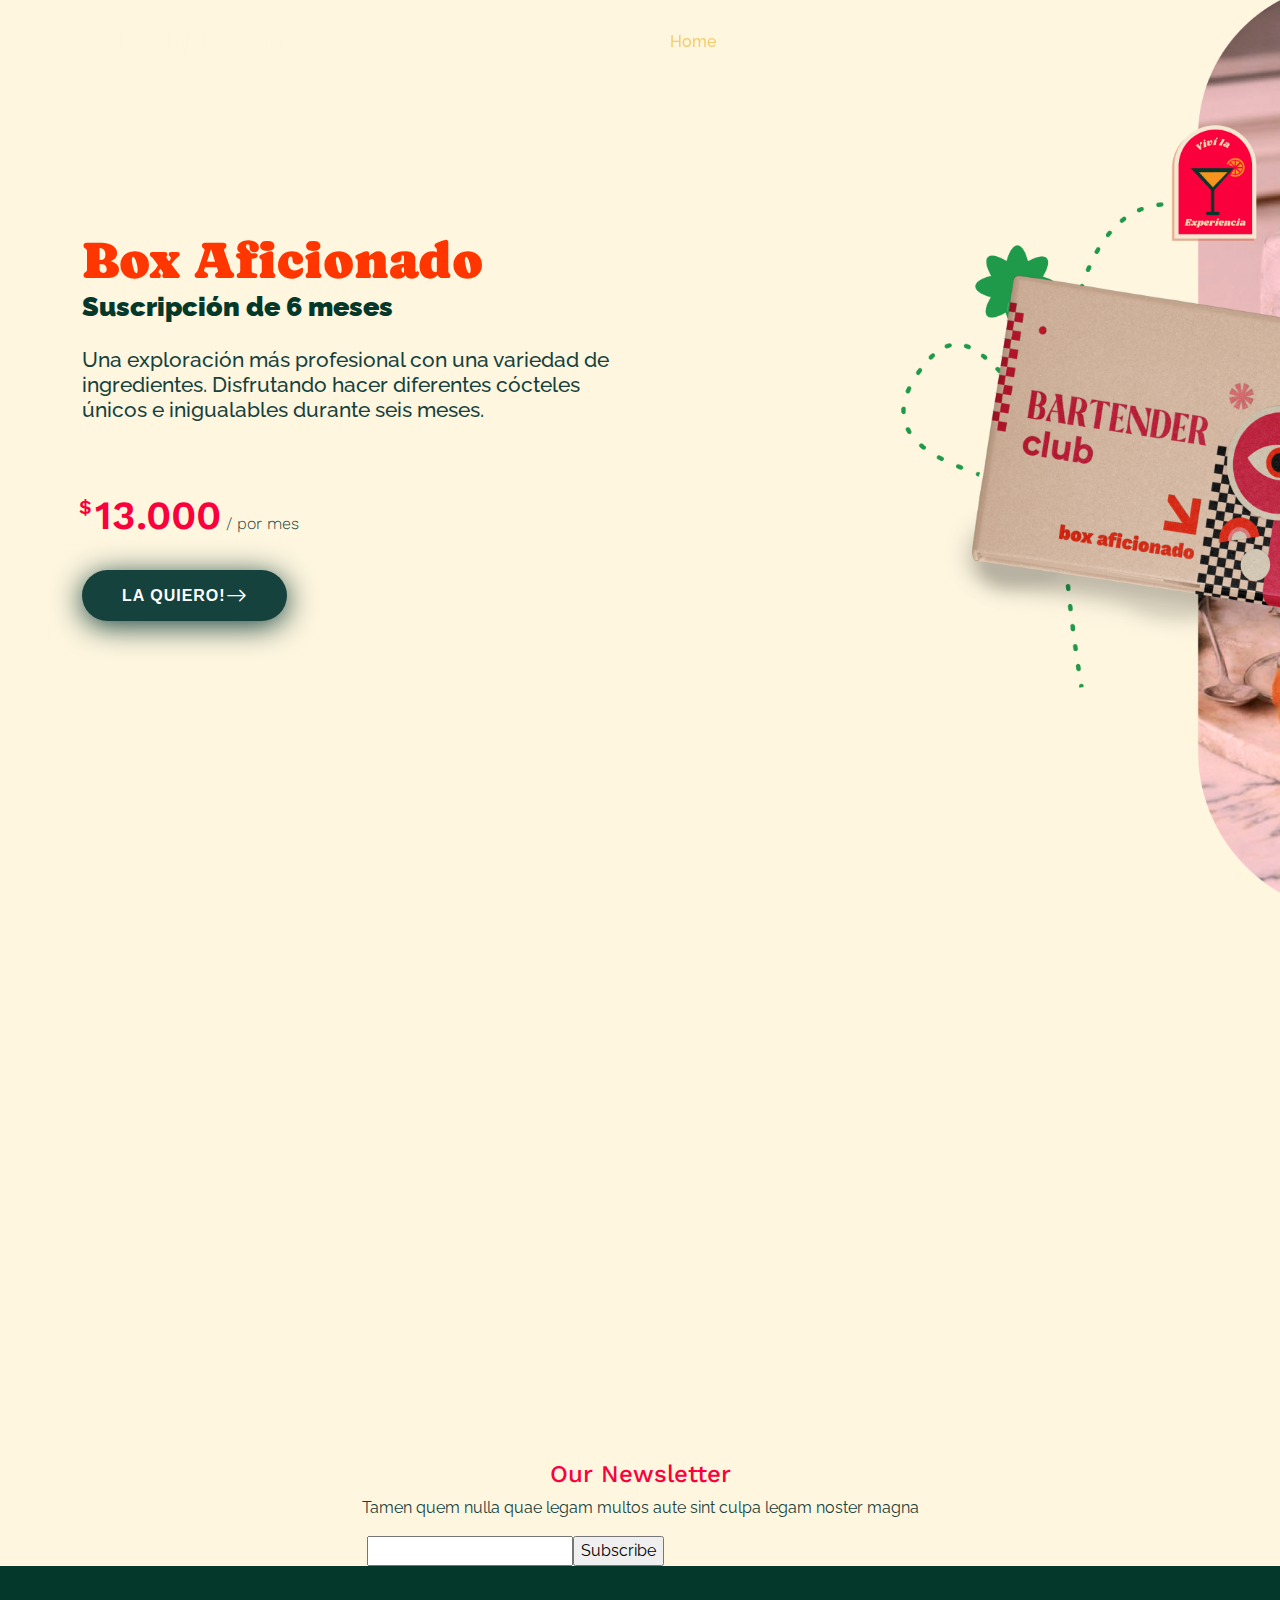
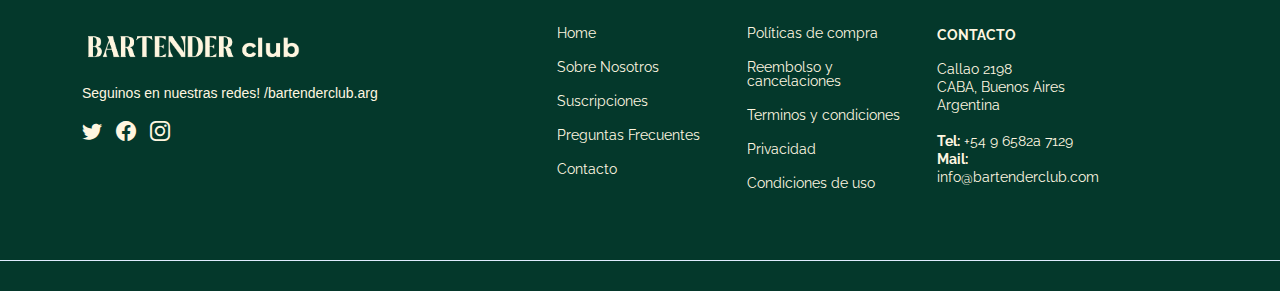
==== detalle.html @ 4d7e8983 "NUEVA DETALLE" ====
<!DOCTYPE html>
<html lang="en">

<head>
  <meta charset="utf-8">
  <meta content="width=device-width, initial-scale=1.0" name="viewport">

  <title>Bartender Club</title>
  <meta content="" name="description">
  <meta content="" name="keywords">

  <!-- Favicons -->
  <link href="assets/img/favicon.png" rel="icon">
  <link href="assets/img/apple-touch-icon.png" rel="apple-touch-icon">

  <!-- Google Fonts --> <link href="https://fonts.googleapis.com/css2?family=Caprasimo&family=Raleway:wght@500&family=Work+Sans:wght@700&display=swap" rel="stylesheet">

  <!-- Vendor CSS Files -->
  <link href="assets/vendor/aos/aos.css" rel="stylesheet">
  <link href="assets/vendor/bootstrap/css/bootstrap.min.css" rel="stylesheet">
  <link href="assets/vendor/bootstrap-icons/bootstrap-icons.css" rel="stylesheet">
  <link href="assets/vendor/glightbox/css/glightbox.min.css" rel="stylesheet">
  <link href="assets/vendor/remixicon/remixicon.css" rel="stylesheet">
  <link href="assets/vendor/swiper/swiper-bundle.min.css" rel="stylesheet">

  <!-- Template Main CSS File -->
  <link href="assets/css/style.css" rel="stylesheet">

  <!-- =======================================================
  * Template Name: FlexStart
  * Updated: Jul 27 2023 with Bootstrap v5.3.1
  * Template URL: https://bootstrapmade.com/flexstart-bootstrap-startup-template/
  * Author: BootstrapMade.com
  * License: https://bootstrapmade.com/license/
  ======================================================== -->
</head>

<body>

  <!-- ======= Header =======           <li><a class="nav-link scrollto" href="#services">Services</a></li>-->
  <header id="header" class="header fixed-top">
    <div class="container-fluid container-xl d-flex align-items-center justify-content-between">

      <a href="index.html" class="logo d-flex align-items-center">
        <img src="assets/img/logo.png" alt="">
      </a>

      <nav id="navbar" class="navbar">
        <ul>
          <li><a class="nav-link scrollto active" href="#hero">Home</a></li>
          <li><a class="nav-link scrollto" href="#about">Sobre nosotros</a></li>

          <li><a class="nav-link scrollto" href="#Portfolio">Galeria</a></li>
          <li class="dropdown"><a href="#"><span>Suscripciones</span> <i class="bi bi-chevron-down"></i></a>
            <ul>
              <li><a href="#"><span style="color: #04382b;">Box Amateur</span></a></li>
              </li>
              <li><a href="#"><span style="color: #04382b;">Box Aficionado</span></a></li>
              <li><a href="#"><span style="color: #04382b;">Box Maestro</span> </a></li>
            </ul>
          </li>

          <li><a class="nav-link scrollto" href="#contact">Contacto</a></li>
        </ul>
        <i class="bi bi-list mobile-nav-toggle"></i>
      </nav><!-- .navbar -->

    </div>
  </header><!-- End Header -->


  <!-- ======= Hero Section ======= -->
  <section id="herodetalle" class="herodetalle d-flex align-items-center">

    <div class="container">
      <div class="row">
        <div class="col-lg-6 d-flex flex-column justify-content-center">
          <h1 ><span style="color: #FF3600;"> Box Aficionado</span> </h1>
          <h6 data-aos="fade-up">Suscripción de 6 meses</h6>
          <h2 data-aos="fade-up" data-aos-delay="400">Una exploración más profesional con una  variedad de ingredientes. Disfrutando hacer diferentes cócteles <br> únicos e inigualables durante seis meses. </p>
            <div class="price"><sup>$</sup>13.000<span> / por mes</span></div>
          <div data-aos="fade-up" data-aos-delay="600">
            <div class="text-center text-lg-start">
              <a href="#about" class="btn-get-started scrollto d-inline-flex align-items-center justify-content-center align-self-center">
                <span>LA QUIERO!</span>
                <i class="bi bi-arrow-right"></i>
              </a>
            </div>
          </div>
        </div> 
         
        

          
        </div>
      </div>
    </div>

  </section><!-- End Hero -->

<!-- ======= Values Section ======= -->
<section id="values" class="values">

    <div class="container" data-aos="fade-up">

      <header class="section-header">

        <h1>¿Que incluye mi box?</h1>
      </header>

      <div class="row">

        <div class="col-lg-4" data-aos="fade-up" data-aos-delay="200">
          <div class="box">
            <img src="assets/img/ingredient-01.png" class="img-fluid" alt="">
            <h3>INGREDIENTES</h3>
            <h5>Variedades de ingredientes premium <br> para preparar 2 cocktails</h5>
          </div>
        </div>

        <div class="col-lg-4 mt-4 mt-lg-0" data-aos="fade-up" data-aos-delay="400">
          <div class="box">
            <img src="assets/img/tarjeton-01.png" class="img-fluid" alt="">
            <h3>RECETAS EXCLUSIVAS</h3>
            <h5>Tarjetas con información y recetas exclusivas sobre el coctel a preparar</h5>
          </div>
        </div>

        <div class="col-lg-4 mt-4 mt-lg-0" data-aos="fade-up" data-aos-delay="600">
          <div class="box">
            <img src="assets/img/sorpresa-01.png" class="img-fluid" alt="">
            <h3>REGALO SORPRESA</h3>
            <h5>Instrumento o accesorio sorpresa <br> para realizar tus cocteles</h5>
          </div>
        </div>

      </div>

    </div>

  </section><!-- End Values Section -->



</main><!-- End #main -->

<!-- ======= Footer ======= -->
   
<div class="footer-newsletter">
    <div class="container">
      <div class="row justify-content-center">
        <div class="col-lg-12 text-center">
          <h4>Our Newsletter</h4>
          <p>Tamen quem nulla quae legam multos aute sint culpa legam noster magna</p>
        </div>
        <div class="col-lg-6">
          <form action="" method="post">
            <input type="email" name="email"><input type="submit" value="Subscribe">
          </form>
        </div>
      </div>
    </div>
  </div>
<footer id="footer" class="footer">

  

  <div class="footer-top">
    <div class="container">
      <div class="row gy-4">
        <div class="col-lg-5 col-md-12 footer-info">
          <a href="index.html" class="logo d-flex align-items-center">
            <img src="assets/img/logo.png" alt="">
            
          </a>
          <p style="color: #fff6e0;">Seguinos en nuestras redes! /bartenderclub.arg </p>
          <div class="social-links mt-3">
            <a href="#" class="twitter"><i class="bi bi-twitter"></i></a>
            <a href="#" class="facebook"><i class="bi bi-facebook"></i></a>
            <a href="#" class="instagram"><i class="bi bi-instagram"></i></a>
          </div>
        </div>

        <div class="col-lg-2 col-6 footer-links">
          <ul>
            <li></i> <a href="#">Home</a></li>
            <li></i> <a href="#">Sobre Nosotros</a></li>
            <li></i> <a href="#">Suscripciones</a></li>
            <li></i> <a href="#">Preguntas Frecuentes</a></li>
            <li></i> <a href="#">Contacto</a></li>
          </ul>
        </div>

        <div class="col-lg-2 col-6 footer-links">

          <ul>
            <li></i> <a href="#">Políticas de compra</a></li>
            <li></i> <a href="#">Reembolso y cancelaciones</a></li>
            <li></i> <a href="#">Terminos y condiciones</a></li>
            <li></i> <a href="#">Privacidad</a></li>
            <li></i> <a href="#">Condiciones de uso</a></li>
          </ul>
        </div>

        <div class="col-lg-2 col-6 footer-contact text-center text-md-start">
          <p> <span style="font-weight: bolder;">CONTACTO</span></p>
          <p>
            Callao 2198 <br>
            CABA, Buenos Aires<br>
            Argentina<br><br>
            <strong>Tel:</strong> +54 9 6582a 7129<br>
            <strong>Mail:</strong> info@bartenderclub.com<br>
          </p>

        </div>

      </div>
    </div>
  </div>
</footer><!-- End Footer -->
      <!-- All the links in the footer should remain intact. -->
      <!-- You can delete the links only if you purchased the pro version. -->
      <!-- Licensing information: https://bootstrapmade.com/license/ -->
      <!-- Purchase the pro version with working PHP/AJAX contact form: https://bootstrapmade.com/flexstart-bootstrap-startup-template/ -->
   


<a href="#" class="back-to-top d-flex align-items-center justify-content-center"><i class="bi bi-arrow-up-short"></i></a>

<!-- Vendor JS Files -->
<script src="assets/vendor/purecounter/purecounter_vanilla.js"></script>
<script src="assets/vendor/aos/aos.js"></script>
<script src="assets/vendor/bootstrap/js/bootstrap.bundle.min.js"></script>
<script src="assets/vendor/glightbox/js/glightbox.min.js"></script>
<script src="assets/vendor/isotope-layout/isotope.pkgd.min.js"></script>
<script src="assets/vendor/swiper/swiper-bundle.min.js"></script>
<script src="assets/vendor/php-email-form/validate.js"></script>

<!-- Template Main JS File -->
<script src="assets/js/main.js"></script>

</body>

</html>
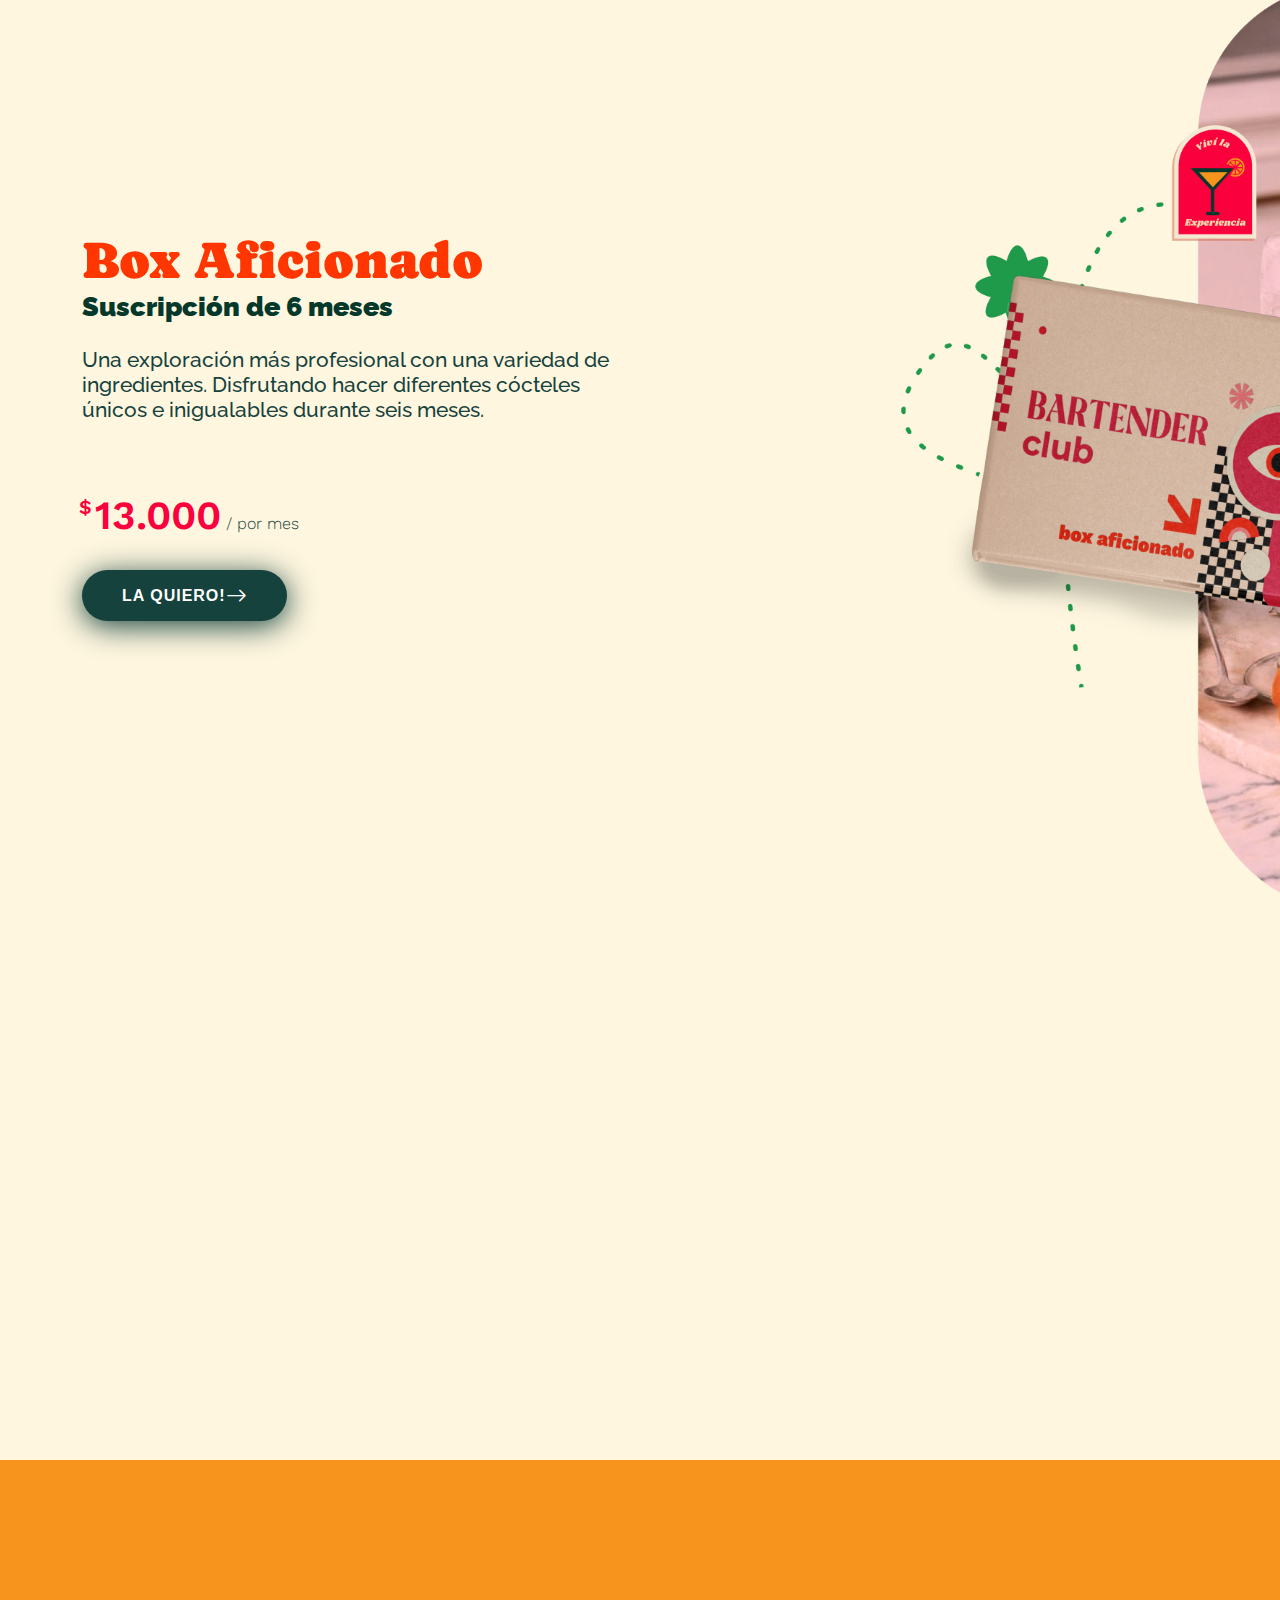
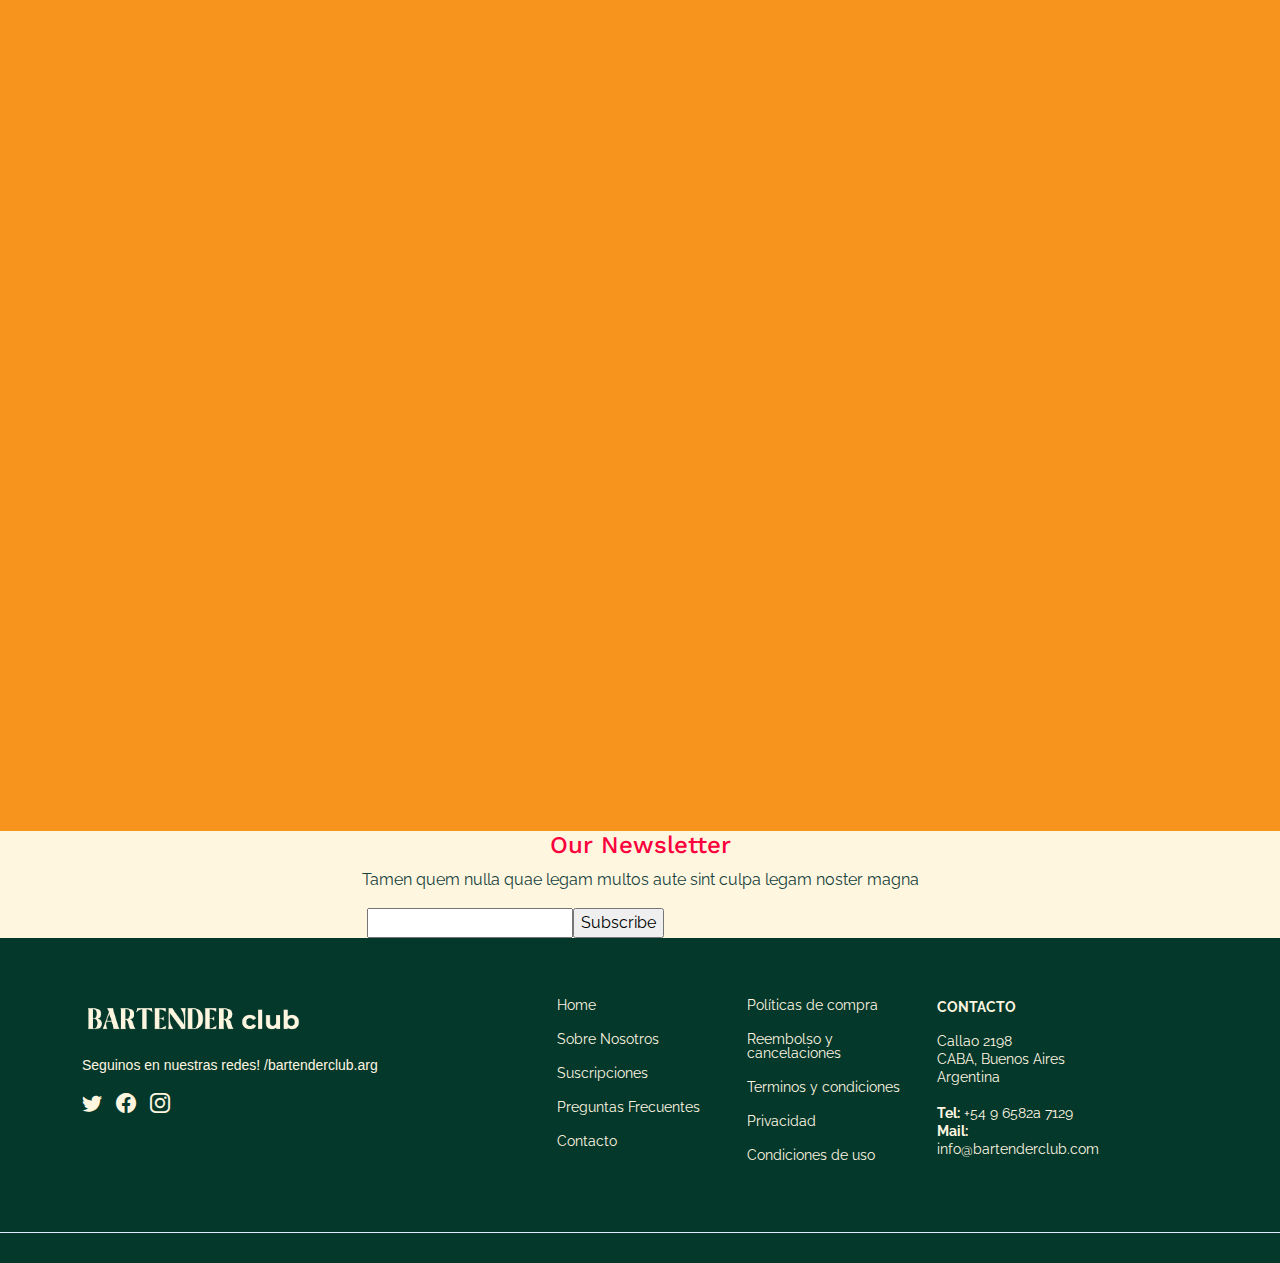
==== commit 3201fe5c: "mas cambios" ====
--- a/detalle.html
+++ b/detalle.html
@@ -47,16 +47,16 @@
 
       <nav id="navbar" class="navbar">
         <ul>
-          <li><a class="nav-link scrollto active" href="#hero">Home</a></li>
+          <li><a class="nav-link scrollto" href="index.html">Home</a></li>
           <li><a class="nav-link scrollto" href="#about">Sobre nosotros</a></li>
 
           <li><a class="nav-link scrollto" href="#Portfolio">Galeria</a></li>
           <li class="dropdown"><a href="#"><span>Suscripciones</span> <i class="bi bi-chevron-down"></i></a>
             <ul>
-              <li><a href="#"><span style="color: #04382b;">Box Amateur</span></a></li>
+              <li><a href="#"><span style="color: #04382b;">Box único</span></a></li>
               </li>
-              <li><a href="#"><span style="color: #04382b;">Box Aficionado</span></a></li>
-              <li><a href="#"><span style="color: #04382b;">Box Maestro</span> </a></li>
+              <li><a href="detalle.html"><span style="color: #04382b;">Box por 6 meses</span></a></li>
+              <li><a href="#"><span style="color: #04382b;">Box anual</span> </a></li>
             </ul>
           </li>
 
@@ -140,7 +140,74 @@
 
   </section><!-- End Values Section -->
 
-
+<!-- ======= Pricing Section ======= -->
+<section id="pricing" class="pricing">
+
+    <div class="container" data-aos="fade-up">
+  
+      <header class="section-header">
+        <h1 style="color: #FFF6E0;">Otras opciones para disfrutar</h1> 
+      </header>
+  
+      <div class="row gy-4" data-aos="fade-left">
+    
+        <div class="col-lg-2 col-md-6 aos-init aos-animate" data-aos="zoom-in" data-aos-delay="300">
+        </div>
+  
+        <div class="col-lg-4 col-md-6" data-aos="zoom-in" data-aos-delay="200">
+          <div class="box">
+            <img src="assets/img/Paper Box Mockups1.png" class="img-fluid" alt="">
+            <h3 style="color: #FA003C; font-size: 30px;">BOX AMATEUR</h3>  
+            <h5> Suscripción por un mes</h5>  
+         
+          
+            
+            <ul>
+              <li style="font-weight:bolder;"> Incluye</li>
+              <li>✓ Materias primas para el armado<br> del trago del mes</li>
+              <li >✓ Recetas exclusivas<span></li>
+            </ul>
+            <ul>
+              <li><span style="color: #ffffff; font-weight: bolder;">Regalo sorpresa mensual<span></li>
+              <li > <span style="color: #ffffff; font-weight: bolder;">Contenidos de Youtube exclusivos<span></li>
+              <li><span style="color: #ffffff; font-weight: bolder;">Diferentes copas de regalo<span></li>
+            </ul>
+            <div class="price"><sup>$</sup>10.000</div>
+            <a href="detalle.html" class="btn-buy">SUSCRIBIRSE</a>
+          </div>
+        </div>
+  
+  
+        <div class="col-lg-4 col-md-6" data-aos="zoom-in" data-aos-delay="400">
+          <div class="box">
+            <img src="assets/img/Paper Box Mockups2.png" class="img-fluid" alt="">
+            <h3 style="color: #FA003C; font-size: 30px">BOX MAESTRO</h3>
+            <h5> Suscripción anual</h5>
+            
+          
+            <ul>
+              <li style="font-weight:bolder;"> Incluye</li>
+              <li>✓ Materias primas para el armado<br> de dos tragos del mes</li>
+              <li >✓ Recetas exclusivas<span></li>
+            </ul>
+            <ul>
+              <li><span style="color: #FA003C; font-weight: bolder;">Regalo sorpresa mensual<span></li>
+              <li > <span style="color: #FA003C; font-weight: bolder;">Contenidos de Youtube exclusivos<span></li>
+              <li><span style="color: #FA003C; font-weight: bolder;">Diferentes copas de regalo<span></li>
+            </ul>
+            <div class="price"><sup>$</sup>14.000<span> / por mes</span></div>
+            <a href="detalle.html" class="btn-buy">SUSCRIBIRSE</a>
+          </div>
+        </div>
+      
+        <div class="col-lg-2 col-md-6 aos-init aos-animate" data-aos="zoom-in" data-aos-delay="300">
+        </div>
+  
+      </div>
+  
+    </div>
+  
+  </section><!-- End Pricing Section -->
 
 </main><!-- End #main -->
 
--- a/assets/css/style.css
+++ b/assets/css/style.css
@@ -746,10 +746,11 @@
 .about .btn-read-more {
   line-height: 0;
   padding: 15px 40px;
+  margin-top: 20px;
   border-radius: 28px;
   transition: 0.5s;
   color: #fff;
-  background: #04382b;
+  background: #F7941D;
 }
 
 .about .btn-read-more span {
@@ -994,6 +995,10 @@
   padding-top: 0px;
 }
 
+.creador h1{
+  color: #FEF6DF;
+}
+
 .creador .feature-box {
 box-shadow: 0px 0 30px rgba(1, 41, 112, 0.08);
 transition: 0.3s;
@@ -1027,7 +1032,7 @@
 }
 
 .creador .feture-tabs h3 {
-color: #04382B;
+color: #ecf3ff;
 font-weight: 700;
 font-size: 32px;
 margin-bottom: 10px;
@@ -1070,6 +1075,7 @@
 .tab-content .btn-read-more {
 line-height: 0;
 padding: 10px 30px;
+margin-top: 40px;
 border-radius: 28px;
 transition: 0.5s;
 color: #fff;
@@ -1140,7 +1146,8 @@
 }
 
 .creador .feature-icons .content .icon-box p {
-font-size: 15px;
+font-size: 18px;
+margin-top: 20px;
 color: #F1DAAE;
 }
 
@@ -1392,7 +1399,7 @@
 }
 
 .pricing img {
-  padding: 30px 40px;
+  padding: 20px 40px;
 }
 
 .pricing ul {
@@ -1402,7 +1409,7 @@
   text-align: center;
   line-height: 18px;
   font-size: 16px;
-  margin-bottom: 25px;
+  margin-bottom: 10px;
 }
 
 .pricing ul li {
@@ -1824,7 +1831,7 @@
 
 }
 .team h1 {
-color: #FF3600;
+color: #04382B;
 }
 
 .team .member {
@@ -1899,7 +1906,7 @@
 }
 
 .team .member .member-info p {
-  font-size: 14px;
+  font-size: 18px;
   padding-top: 15px;
   line-height: 26px;
   color: #16423D;
@@ -2110,7 +2117,7 @@
 }
 
 .contact .php-email-form button[type=submit] {
-  background: #04382B;
+  background: #F7941D;
   border: 0;
   padding: 10px 30px;
   color: #fff;
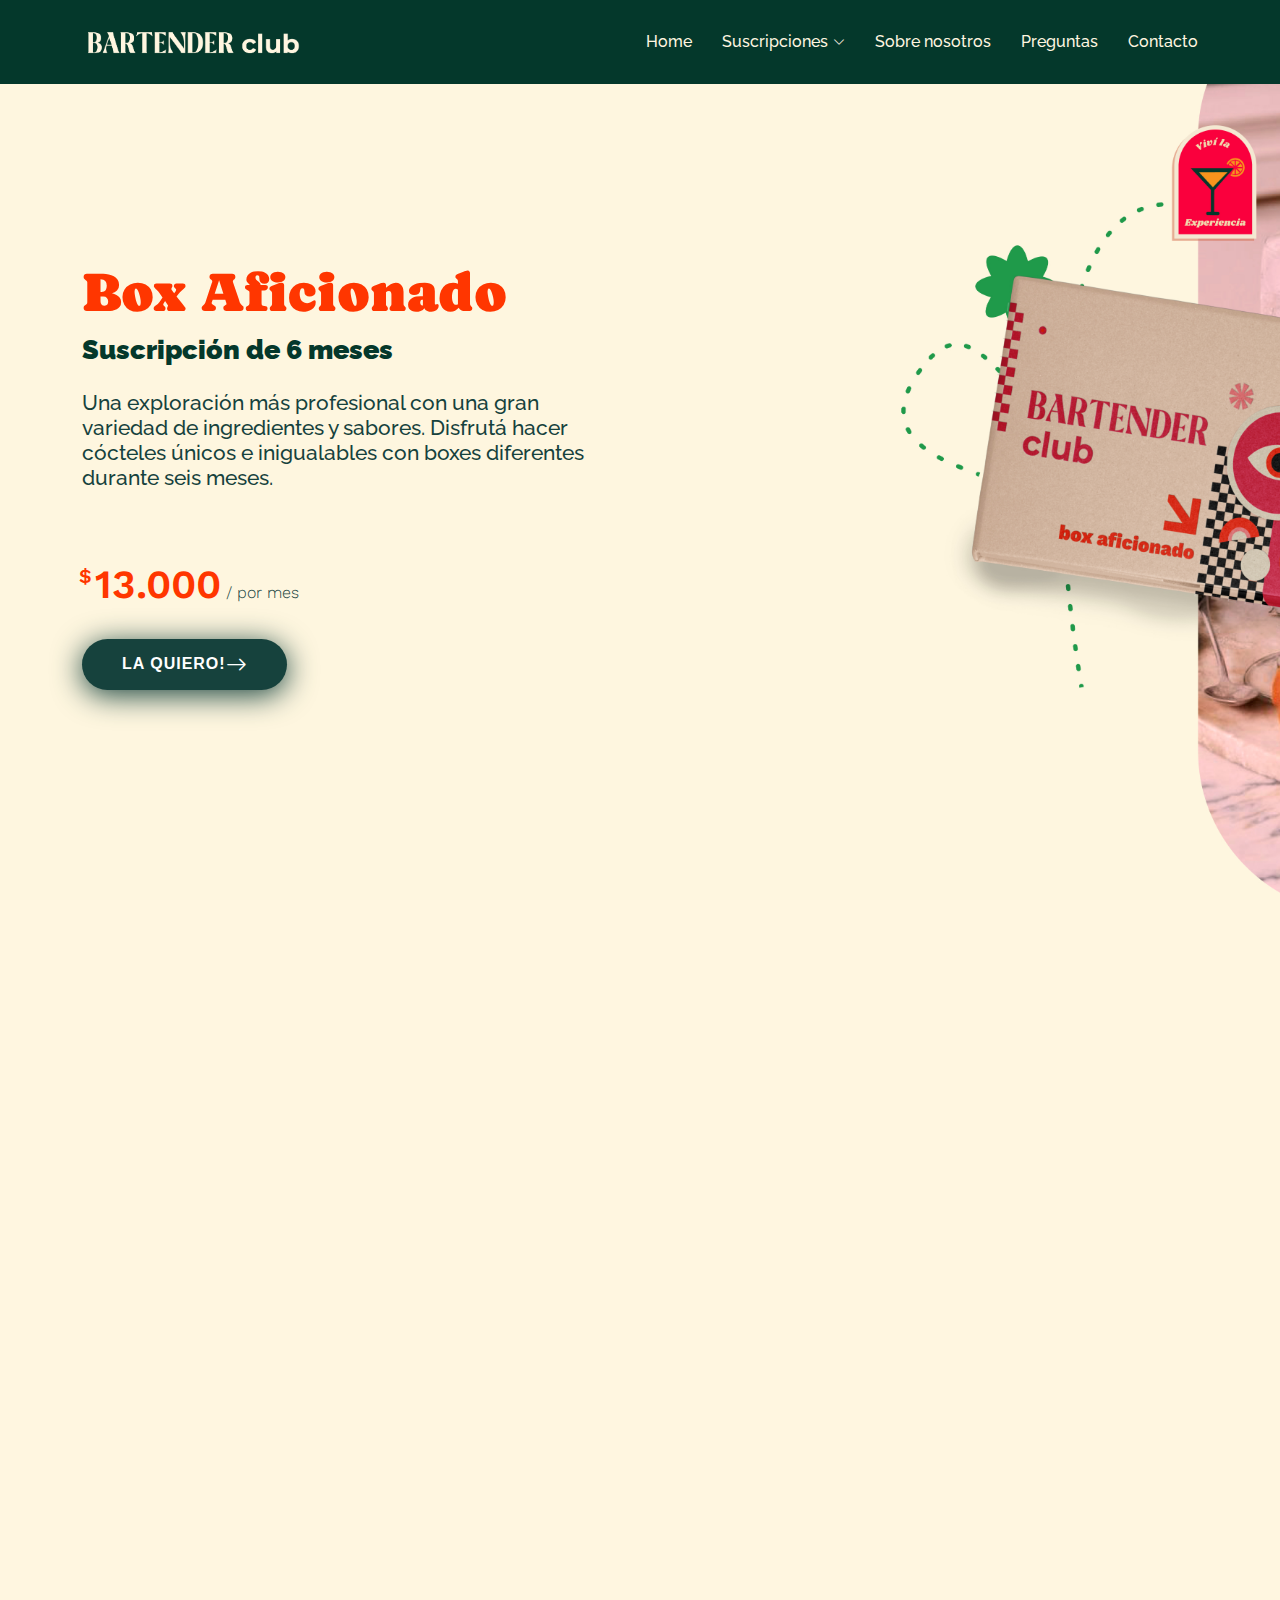
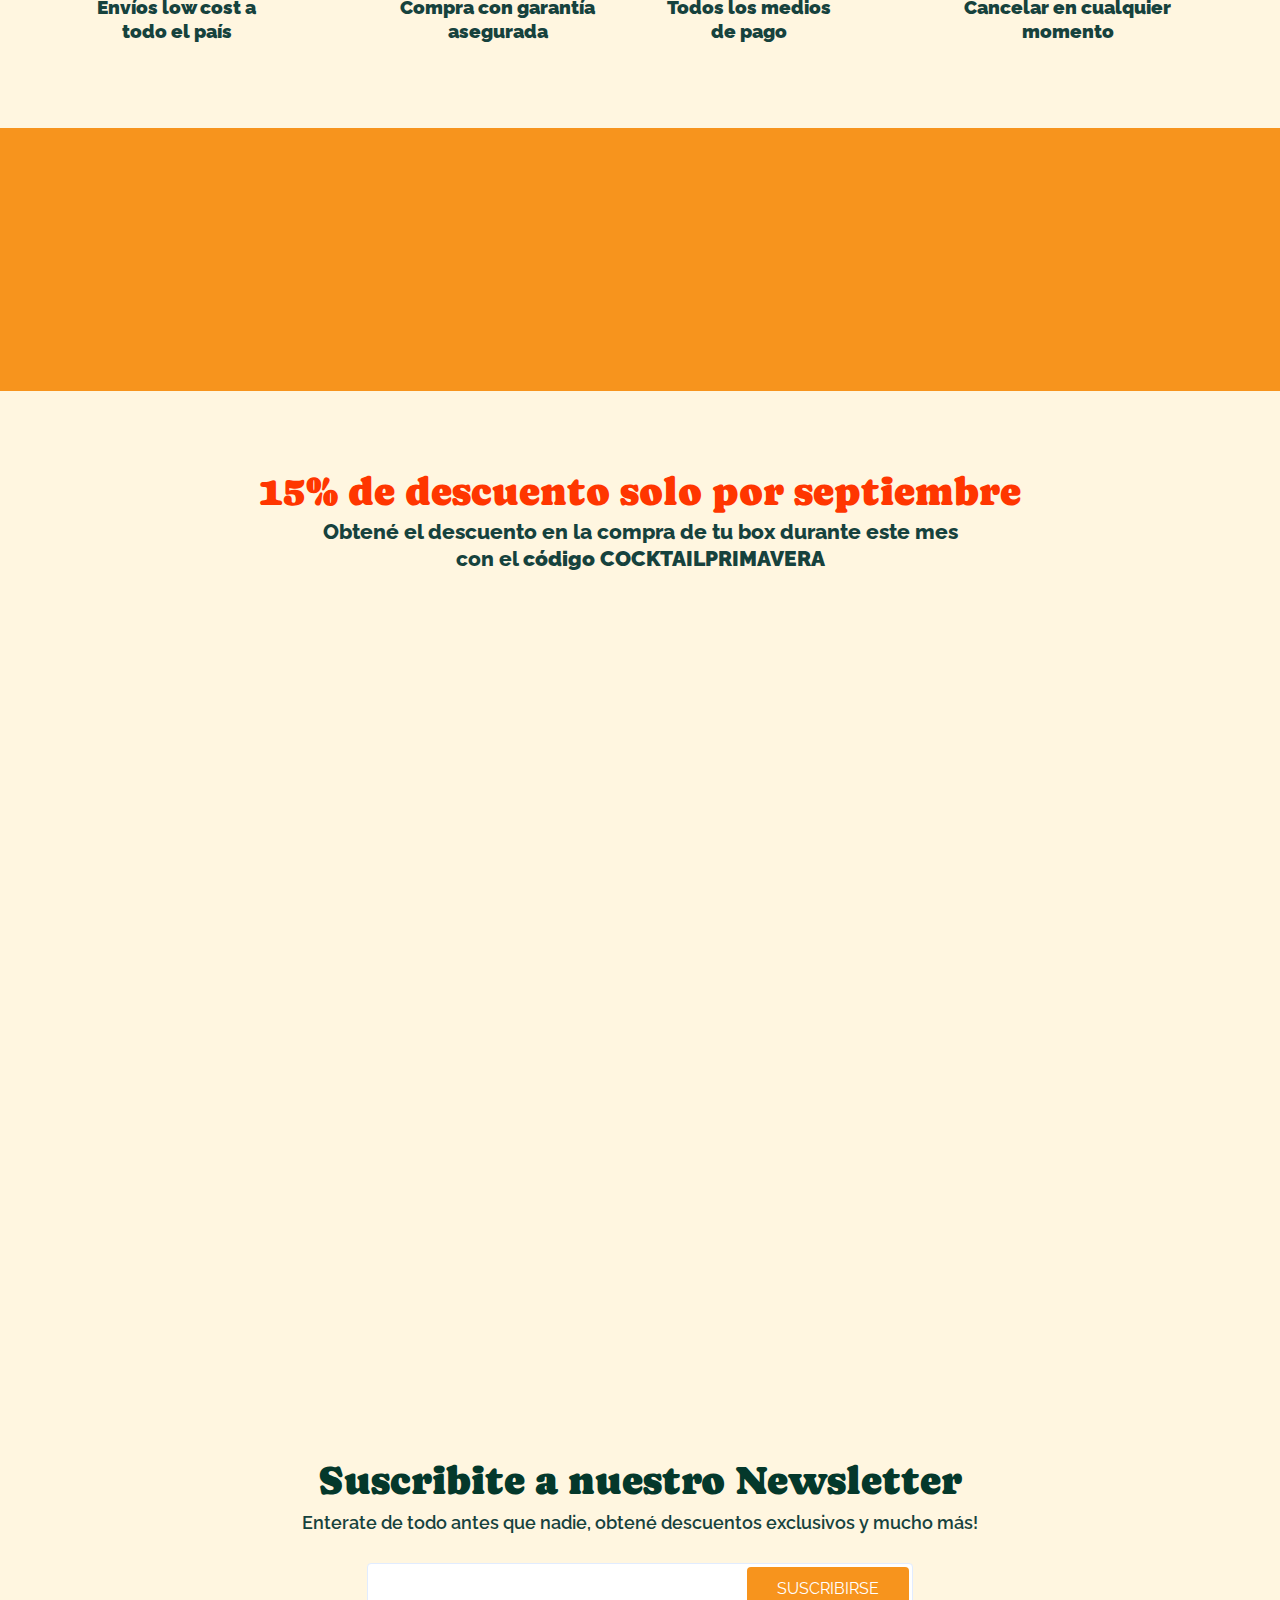
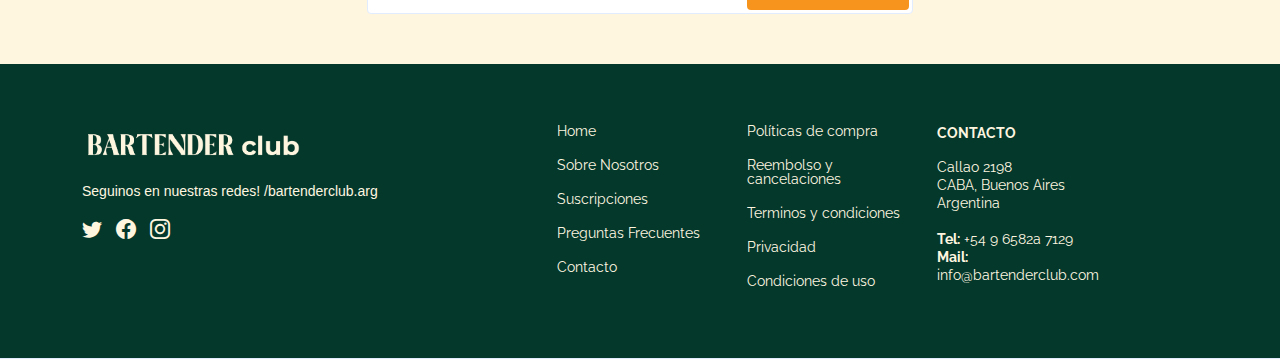
==== commit bbd7bda3: "cfzsczxsc" ====
--- a/detalle.html
+++ b/detalle.html
@@ -47,18 +47,19 @@
 
       <nav id="navbar" class="navbar">
         <ul>
-          <li><a class="nav-link scrollto" href="index.html">Home</a></li>
-          <li><a class="nav-link scrollto" href="#about">Sobre nosotros</a></li>
-
-          <li><a class="nav-link scrollto" href="#Portfolio">Galeria</a></li>
-          <li class="dropdown"><a href="#"><span>Suscripciones</span> <i class="bi bi-chevron-down"></i></a>
+          <li><a class="nav-link scrollto" href="index.html">Home</a></li>  
+          <li class="dropdown"><a href="#pricing"><span>Suscripciones</span> <i class="bi bi-chevron-down"></i></a>
             <ul>
-              <li><a href="#"><span style="color: #04382b;">Box único</span></a></li>
+              <li><a href="#"><span style="color: #04382b;">Box única</span></a></li>
               </li>
               <li><a href="detalle.html"><span style="color: #04382b;">Box por 6 meses</span></a></li>
               <li><a href="#"><span style="color: #04382b;">Box anual</span> </a></li>
             </ul>
           </li>
+          <li><a class="nav-link scrollto" href="#creador">Sobre nosotros</a></li>
+
+          <li><a class="nav-link scrollto" href="#faq">Preguntas</a></li>
+        
 
           <li><a class="nav-link scrollto" href="#contact">Contacto</a></li>
         </ul>
@@ -77,7 +78,7 @@
         <div class="col-lg-6 d-flex flex-column justify-content-center">
           <h1 ><span style="color: #FF3600;"> Box Aficionado</span> </h1>
           <h6 data-aos="fade-up">Suscripción de 6 meses</h6>
-          <h2 data-aos="fade-up" data-aos-delay="400">Una exploración más profesional con una  variedad de ingredientes. Disfrutando hacer diferentes cócteles <br> únicos e inigualables durante seis meses. </p>
+          <h2 data-aos="fade-up" data-aos-delay="400">Una exploración más profesional con una gran variedad de ingredientes y sabores. Disfrutá hacer cócteles  únicos e inigualables con boxes diferentes durante seis meses. </p>
             <div class="price"><sup>$</sup>13.000<span> / por mes</span></div>
           <div data-aos="fade-up" data-aos-delay="600">
             <div class="text-center text-lg-start">
@@ -140,13 +141,125 @@
 
   </section><!-- End Values Section -->
 
+
+<!-- ======= Features Section ======= -->
+  <section id="detalles" class="detalles">
+
+    <div class="container aos-init aos-animate" data-aos="fade-up">
+
+      <header class="section-header">
+      </header>
+
+      <div class="row gy-4">
+
+        <div class="col-lg-3 col-md-6 d-flex align-items-stretch aos-init aos-animate" data-aos="fade-up" data-aos-delay="100">
+          <div class="member">
+            <div class="member-img">
+              <img src="assets/img/pagina detalle/stickerrrrssssss-04.png" class="img-fluid" alt="">
+            </div>
+            <div class="member-info">
+              <h5>Envíos low cost a <br> todo el país</h5>
+            </div>
+          </div>
+        </div>
+
+        <div class="col-lg-3 col-md-6 d-flex align-items-stretch aos-init aos-animate" data-aos="fade-up" data-aos-delay="200">
+          <div class="member">
+            <div class="member-img">
+              <img src="assets/img/pagina detalle/stickerrrrssssss-05.png" class="img-fluid" alt="">
+            </div>
+            <div class="member-info">
+              <h5>Compra con garantía asegurada</h5>
+            </div>
+          </div>
+        </div>
+
+        <div class="col-lg-3 col-md-6 d-flex align-items-stretch aos-init aos-animate" data-aos="fade-up" data-aos-delay="300">
+          <div class="member">
+            <div class="member-img">
+              <img src="assets/img/pagina detalle/stickerrrrssssss-06.png" class="img-fluid" alt="">
+            </div>
+            <div class="member-info">
+              <h5>Todos los medios <br> de pago</h5>
+              
+            </div>
+          </div>
+        </div>
+
+        <div class="col-lg-3 col-md-6 d-flex align-items-stretch aos-init aos-animate" data-aos="fade-up" data-aos-delay="400">
+          <div class="member">
+            <div class="member-img">
+              <img src="assets/img/pagina detalle/stickerrrrssssss-07.png" class="img-fluid" alt="">
+
+            </div>
+            <div class="member-info">
+              <h5>Cancelar en cualquier momento</h5>
+            </div>
+          </div>
+        </div>
+
+      </div>
+
+    </div>
+
+  </section>
+
+  <!-- End Features Section -->
+
+   <!-- ======= Trago del mes ======= -->
+   <section id="tragom" class="tragom">
+
+    <div class="container" data-aos="fade-up">
+      <div class="row gx-0">
+
+        <div class="col-lg-6 d-flex flex-column justify-content-center" data-aos="fade-up" data-aos-delay="200">
+          <div class="content">
+            <h1>El trago del mes</h1>
+        
+            <p> <span style="font-weight: 900;">ENCANTO BORÁCAY </span><br> Este cóctel es como un paseo bajo el sol primaveral: refrescante y lleno de vitalidad. El vodka suave se combinado con el licor de melocotón y una mezcla de jugos de naranja, piña y cranberry, creando una base equilibrada y deliciosa. Muchos ingredientes, vos decidís el resultado y la combinación final. </p>
+            <div class="text-center text-lg-start">
+             
+            </div>
+          </div>
+        </div>
+
+        <div class="col-lg-6 d-flex align-items-center" data-aos="zoom-out" data-aos-delay="200">
+          <img src="assets/img/pagina detalle/trago del mes.png" class="img-fluid" alt="">
+        </div>
+
+      </div>
+    </div>
+
+  </section><!-- End Trago del mes Section -->
+
+  <!-- ======= Banner Section ======= -->
+ <section id="cta2" class="section" data-stellar-background-ratio="0.5">
+    <div class="container">
+      <div class="row">
+        <div class="col-lg-12 d-flex flex-column justify-content-center">            
+          <div class="cta2-text">
+              <h1>15% de descuento solo por septiembre</h1>
+              <h5> Obtené el descuento en la compra de tu box durante  este mes <br>con el <span style="font-weight: 900;"> código COCKTAILPRIMAVERA </span></h5>
+            </div>
+          </div>
+  
+          </div>
+        </div>
+        </div>
+      </div>
+    </div>
+  </section>
+  
+  
+   <!-- End Banner Section -->
+
 <!-- ======= Pricing Section ======= -->
-<section id="pricing" class="pricing">
+<section id="detalleprice" class="detalleprice">
 
     <div class="container" data-aos="fade-up">
   
       <header class="section-header">
-        <h1 style="color: #FFF6E0;">Otras opciones para disfrutar</h1> 
+        <h1>Otras opciones para disfrutar</h1> 
       </header>
   
       <div class="row gy-4" data-aos="fade-left">
@@ -162,16 +275,7 @@
          
           
             
-            <ul>
-              <li style="font-weight:bolder;"> Incluye</li>
-              <li>✓ Materias primas para el armado<br> del trago del mes</li>
-              <li >✓ Recetas exclusivas<span></li>
-            </ul>
-            <ul>
-              <li><span style="color: #ffffff; font-weight: bolder;">Regalo sorpresa mensual<span></li>
-              <li > <span style="color: #ffffff; font-weight: bolder;">Contenidos de Youtube exclusivos<span></li>
-              <li><span style="color: #ffffff; font-weight: bolder;">Diferentes copas de regalo<span></li>
-            </ul>
+    
             <div class="price"><sup>$</sup>10.000</div>
             <a href="detalle.html" class="btn-buy">SUSCRIBIRSE</a>
           </div>
@@ -185,16 +289,7 @@
             <h5> Suscripción anual</h5>
             
           
-            <ul>
-              <li style="font-weight:bolder;"> Incluye</li>
-              <li>✓ Materias primas para el armado<br> de dos tragos del mes</li>
-              <li >✓ Recetas exclusivas<span></li>
-            </ul>
-            <ul>
-              <li><span style="color: #FA003C; font-weight: bolder;">Regalo sorpresa mensual<span></li>
-              <li > <span style="color: #FA003C; font-weight: bolder;">Contenidos de Youtube exclusivos<span></li>
-              <li><span style="color: #FA003C; font-weight: bolder;">Diferentes copas de regalo<span></li>
-            </ul>
+        
             <div class="price"><sup>$</sup>14.000<span> / por mes</span></div>
             <a href="detalle.html" class="btn-buy">SUSCRIBIRSE</a>
           </div>
@@ -213,23 +308,23 @@
 
 <!-- ======= Footer ======= -->
    
+
+<footer id="footer" class="footer">
 <div class="footer-newsletter">
     <div class="container">
       <div class="row justify-content-center">
         <div class="col-lg-12 text-center">
-          <h4>Our Newsletter</h4>
-          <p>Tamen quem nulla quae legam multos aute sint culpa legam noster magna</p>
+          <h1>Suscribite a nuestro Newsletter</h1>
+          <h5>Enterate de todo antes que nadie, obtené descuentos exclusivos y mucho más!</h5>
         </div>
         <div class="col-lg-6">
           <form action="" method="post">
-            <input type="email" name="email"><input type="submit" value="Subscribe">
+            <input type="email" name="email"><input type="submit" value="SUSCRIBIRSE">
           </form>
         </div>
       </div>
     </div>
   </div>
-<footer id="footer" class="footer">
-
   
 
   <div class="footer-top">
--- a/assets/css/style.css
+++ b/assets/css/style.css
@@ -206,9 +206,11 @@
   transition: all 0.5s;
   z-index: 997;
   padding: 20px 0;
+  background-color: #04382B;
 }
 
 .header.header-scrolled {
+  background-color: #04382B;
   background: #04382B;
   padding: 15px 0;
   box-shadow: 0px 2px 20px rgba(1, 41, 112, 0.1);
@@ -231,6 +233,42 @@
   font-family: "Nunito", sans-serif;
   margin-top: 3px;
 }
+
+/*--------------------------------------------------------------
+# Header DEtails
+--------------------------------------------------------------*/
+.headerd {
+  transition: all 0.5s;
+  z-index: 997;
+  padding: 20px 0;
+}
+
+.headerd .headerd-scrolled {
+  background-color: #FFF6E0;
+  background: #FFF6E0;
+  padding: 15px 0;
+  box-shadow: 0px 2px 20px rgba(1, 41, 112, 0.1);
+}
+
+.headerd .logo {
+  line-height: 0;
+}
+
+.headerd .logo img {
+  max-height: 40px;
+  margin-right: 6px;
+}
+
+.headerd .logo span {
+  font-size: 30px;
+  font-weight: 700;
+  letter-spacing: 1px;
+  color: #012970;
+  font-family: "Nunito", sans-serif;
+  margin-top: 3px;
+}
+
+
 
 /*--------------------------------------------------------------
 # Navigation Menu
@@ -375,10 +413,149 @@
 }
 
 /**
+* Desktop detail 
+*/
+.navbar2 {
+  padding: 0;
+}
+
+.navbar2 ul {
+  margin: 0;
+  padding: 0;
+  display: flex;
+  list-style: none;
+  align-items: center;
+}
+
+.navbar2 li {
+  position: relative;
+}
+
+.navbar2 a,
+.navbar2 a:focus {
+  display: flex;
+  align-items: center;
+  justify-content: space-between;
+  padding: 10px 0 10px 30px;
+  font-family: "Raleway", sans-serif;
+  font-size: 16px;
+  font-weight: 500;
+  color:#04382b;
+  white-space: nowrap;
+  transition: 0.3s;
+}
+
+.navbar2 a i,
+.navbar2 a:focus i {
+  font-size: 12px;
+  line-height: 0;
+  margin-left: 5px;
+}
+
+.navbar2 a:hover,
+.navbar2 .active,
+.navbar2 .active:focus,
+.navbar2 li:hover>a {
+  color: #f5cc6d;
+}
+
+.navbar2 .dropdown ul {
+  display: block;
+  position: absolute;
+  left: 14px;
+  top: calc(100% + 30px);
+  margin: 0;
+  padding: 10px 0;
+  z-index: 99;
+  opacity: 0;
+  visibility: hidden;
+  background: #fff;
+  box-shadow: 0px 0px 30px rgba(127, 137, 161, 0.25);
+  transition: 0.3s;
+  border-radius: 4px;
+}
+
+.navbar2 .dropdown ul li {
+  min-width: 200px;
+}
+
+.navbar2 .dropdown ul a {
+  padding: 10px 20px;
+  font-size: 15px;
+  text-transform: none;
+  font-weight: 600;
+}
+
+.navbar2 .dropdown ul a i {
+  font-size: 12px;
+}
+
+.navbar2 .dropdown ul a:hover,
+.navbar2 .dropdown ul .active:hover,
+.navbar2 .dropdown ul li:hover>a {
+  color: #FFF6E0;
+}
+
+.navbar2 .dropdown:hover>ul {
+  opacity: 1;
+  top: 100%;
+  visibility: visible;
+}
+
+.navbar2 .megamenu {
+  position: static;
+}
+
+.navbar2 .megamenu ul {
+  margin-top: 5px;
+  right: 0;
+  padding: 10px;
+  display: flex;
+}
+
+.navbar2 .megamenu ul li {
+  flex: 1;
+}
+
+.navbar2 .megamenu ul li a,
+.navbar2 .megamenu ul li:hover>a {
+  color: #013289;
+}
+
+.navbar2 .megamenu ul li a:hover,
+.navbar2 .megamenu ul li .active,
+.navbar2 .megamenu ul li .active:hover {
+  color: #4154f1;
+}
+
+.navbar2 .dropdown .dropdown ul {
+  top: 0;
+  left: calc(100% - 30px);
+  visibility: hidden;
+}
+
+.navbar2 .dropdown .dropdown:hover>ul {
+  opacity: 1;
+  top: 0;
+  left: 100%;
+  visibility: visible;
+}
+
+@media (max-width: 1366px) {
+  .navbar2 .dropdown .dropdown ul {
+    left: -90%;
+  }
+
+  .navbar2 .dropdown .dropdown:hover>ul {
+    left: -100%;
+  }
+}
+
+/**
 * Mobile Navigation 
 */
 .mobile-nav-toggle {
-  color: #012970;
+  color: #FDECE9;
   font-size: 28px;
   cursor: pointer;
   display: none;
@@ -407,7 +584,7 @@
   right: 0;
   left: 0;
   bottom: 0;
-  background: rgba(1, 22, 61, 0.9);
+  background: #04382b;
   transition: 0.3s;
 }
 
@@ -441,7 +618,7 @@
 .navbar-mobile a:hover,
 .navbar-mobile .active,
 .navbar-mobile li:hover>a {
-  color: #4154f1;
+  color: #04382b;
 }
 
 .navbar-mobile .getstarted,
@@ -497,7 +674,7 @@
 
 .hero h1 {
   margin: 0;
-  font-size: 52px;
+  font-size: 55px;
   color: #F1DAAE;
 }
 
@@ -562,7 +739,7 @@
   }
 
   .hero .hero-img img {
-    width: 10%;
+    width: 20%;
     
   }
 }
@@ -598,8 +775,8 @@
 }
 
 .herodetalle h1 {
-  margin: 0;
-  font-size: 52px;
+margin-top: 100px;
+  font-size: 55px;
   color: #F1DAAE;
 }
 
@@ -612,7 +789,7 @@
 
 .herodetalle .price {
   font-size: 40px;
-  color: #FA003C;
+  color: #FF3600;
   font-weight: 600;
   font-family: "Work Sans", sans-serif;
   margin-top: 70px
@@ -770,6 +947,46 @@
   transform: translateX(5px);
 }
 
+
+/*--------------------------------------------------------------
+# Trago del mes
+--------------------------------------------------------------*/
+.tragom {
+  padding: 0px;
+  background-color: #F7941D;
+}
+
+.tragom h3 {
+  font-size: 14px;
+  font-weight: 700;
+  color: #4154f1;
+  text-transform: uppercase;
+}
+
+.tragom h2 {
+  font-size: 24px;
+  font-weight: 700;
+  color: #012970;
+}
+
+.tragom p {
+color: #16423D;
+margin-top: 30px;
+font-feature-settings: 'clig' off, 'liga' off;
+font-family: Raleway;
+font-size: 19px;
+font-style: normal;
+font-weight: 500;
+line-height: 127%; /* 26.67px */
+}
+
+.tragom span {
+  margin-top: 100px;
+
+}
+  
+
+
 /*--------------------------------------------------------------
 # Values
 --------------------------------------------------------------*/
@@ -778,7 +995,7 @@
 }
 
 .values .box img {
-  padding: 30px 50px;
+margin-bottom: 30px;
   transition: 0.5s;
   transform: scale(1.1);
 }
@@ -789,6 +1006,8 @@
   font-weight: 700;
   margin-bottom: 18px;
 }
+
+
 
 /*--------------------------------------------------------------
 # Counts
@@ -982,7 +1201,7 @@
 }
 
 .features .feature-icons .content .icon-box p {
-  font-size: 15px;
+  font-size: 16px;
   color: #04382B;
 }
 
@@ -1344,11 +1563,55 @@
   margin-bottom: 30px;
 }
 
+/*--------------------------------------------------------------
+#Banner DEtail
+--------------------------------------------------------------*/
+#cta2 {
+  background: url(../img/Drinks\ —\ Sidney\ Bensimon\ 1.png);
+  background-size: cover;
+  height: 250px;
+}
+
+#cta2 h1 {
+  color: #FF3600;
+  font-family: Caprasimo;
+  margin-top: 20px;
+  font-size: 40px;
+  font-weight: 500;
+  text-align: center;
+  line-height: 40px;
+}
+
+#cta2 h5 {
+  font-size: 21px;
+  font-weight: 800;
+  text-align: center;
+
+}
+
+#cta2 .btn {
+  margin: 30px 10px;
+}
+
+.call-action2 {
+  background: #f9f9f9;
+}
+
+.call-action2 .cta2-trial h3 {
+  font-size: 28px;
+  font-weight: 500;
+  margin-bottom: 28px;
+  letter-spacing: 1px;
+}
+
+.call-action2 .cta2-trial p {
+  margin-bottom: 30px;
+}
 
 /*--------------------------------------------------------------
 #suscripciones
 --------------------------------------------------------------*/
-.pricing{background-color: #F7941D;
+.pricing{background-color: #04382B;
   padding-bottom: 130px;
   padding-top: 80px;
  }
@@ -1405,7 +1668,7 @@
 .pricing ul {
   padding: 0;
   list-style: none;
-  color: #16423D;
+  color: #04382B;
   text-align: center;
   line-height: 18px;
   font-size: 16px;
@@ -1441,6 +1704,116 @@
 }
 
 .pricing .featured {
+  width: 200px;
+  position: absolute;
+  top: 18px;
+  right: -68px;
+  transform: rotate(45deg);
+  z-index: 1;
+  font-size: 14px;
+  padding: 1px 0 3px 0;
+  background: #FA003C;
+  color: #fff;
+}
+
+
+
+/*--------------------------------------------------------------
+#Pricing detalle
+--------------------------------------------------------------*/
+.detalleprice {
+  padding-bottom: 130px;
+  padding-top: 80px;
+ }
+.detalleprice .box {
+  padding: 30px 20px;
+  background: #FFF6E0;
+  text-align: center;
+  box-shadow: 0px 0 30px rgba(1, 41, 112, 0.08);
+  border-radius: 15px;
+  position: relative;
+  overflow: hidden;
+  transition: 0.3s;
+}
+
+.detalleprice .box:hover {
+  transform: scale(1.1);
+  box-shadow: 0px 0 30px rgba(1, 41, 112, 0.1);
+}
+
+.detalleprice h3 {
+  font-weight: 700;
+  font-size: 30x;
+  margin-bottom: 5px;
+}
+.detalleprice h5 {
+  font-weight: 700;
+  font-size: 30x;
+  margin-bottom: 25px;
+}
+.detalleprice .price {
+  font-size: 40px;
+  color: #FA003C;
+  font-weight: 600;
+  font-family: "Work Sans", sans-serif;
+  margin-bottom: 10px
+}
+
+.detalleprice .price sup {
+  font-size: 20px;
+  top: -15px;
+  left: -3px;
+}
+
+.detalleprice .price span {
+  color: #bababa;
+  font-size: 16px;
+  font-weight: 300;
+}
+
+.detalleprice img {
+  padding: 20px 40px;
+}
+
+.detalleprice ul {
+  padding: 0;
+  list-style: none;
+  color: #16423D;
+  text-align: center;
+  line-height: 18px;
+  font-size: 16px;
+  margin-bottom: 10px;
+}
+
+.detalleprice ul li {
+  padding-bottom: 10px;
+}
+
+.detalleprice ul .na {
+  color: #ccc;
+  text-decoration: line-through;
+}
+
+.detalleprice .btn-buy {
+  display: inline-block;
+  padding: 8px 40px 10px 40px;
+  border-radius: 50px;
+  color: #04382B ;
+  transition: none;
+  font-size: 16px;
+  font-weight: 400;
+  font-family: "Raleway", sans-serif;
+  font-weight: 600;
+  transition: 0.3s;
+  border: 1px solid #04382B;
+}
+
+.detalleprice .btn-buy:hover {
+  background: #04382B;
+  color: #fff;
+}
+
+.detalleprice .featured {
   width: 200px;
   position: absolute;
   top: 18px;
@@ -1923,6 +2296,75 @@
 }
 
 /*--------------------------------------------------------------
+# Features details
+--------------------------------------------------------------*/
+.detalles {
+  padding: 40px 0;
+
+}
+.detalles h1 {
+color: #04382B;
+}
+
+.detalles h5 {
+  font-weight: 900;
+  font-size: 19px;
+  margin-bottom: 25px;
+}
+
+.detalles .member {
+  overflow: hidden;
+  text-align: center;
+  border-radius: 5px;
+  transition: 0.3s;
+}
+
+.detalles .member .member-img {
+  position: relative;
+  overflow: hidden;
+}
+
+
+.detalles .member .social a:hover {
+  color: rgba(1, 41, 112, 0.8);
+}
+
+.detalles .member .social i {
+  font-size: 18px;
+}
+
+.detalles .member .member-info {
+  padding: 10px 15px 20px 15px;
+}
+
+.detalles .member .member-info h4 {
+  font-weight: 1000;
+  margin-bottom: 5px;
+  font-size: 20px;
+  color: #012970;
+}
+
+.detalles .member .member-info span {
+  display: block;
+  font-size: 14px;
+  font-weight: 400;
+  color: #04382B;
+}
+
+.detalles .member .member-info p {
+  font-size: 18px;
+  padding-top: 15px;
+  line-height: 26px;
+  color: #16423D;
+}
+
+.detalles .member:hover .social {
+  right: 8px;
+  opacity: 1;
+}
+
+
+/*--------------------------------------------------------------
 # Clients
 --------------------------------------------------------------*/
 .clients .clients-slider .swiper-slide img {
@@ -2652,14 +3094,14 @@
 --------------------------------------------------------------*/
 .footer {
   background: #04382B;
-  padding: 0 0 30px 0;
+  padding: 0 0 0px 0;
   font-size: 14px;
 }
 
 .footer .footer-newsletter {
-  padding: 50px 0;
-  background: #f6f9ff;
-  border-top: 1px solid #e1ecff;
+  padding: 50px 50px;
+  background: #FFF6E0;
+  border-top: 60px ;
 }
 
 .footer .footer-newsletter h4 {
@@ -2696,14 +3138,14 @@
   font-size: 16px;
   padding: 0 30px;
   margin: 3px;
-  background: #4154f1;
+  background: #F7941D;
   color: #fff;
   transition: 0.3s;
   border-radius: 4px;
 }
 
 .footer .footer-newsletter form input[type=submit]:hover {
-  background: #5969f3;
+  background: #F7941D;
 }
 
 .footer .footer-top {
